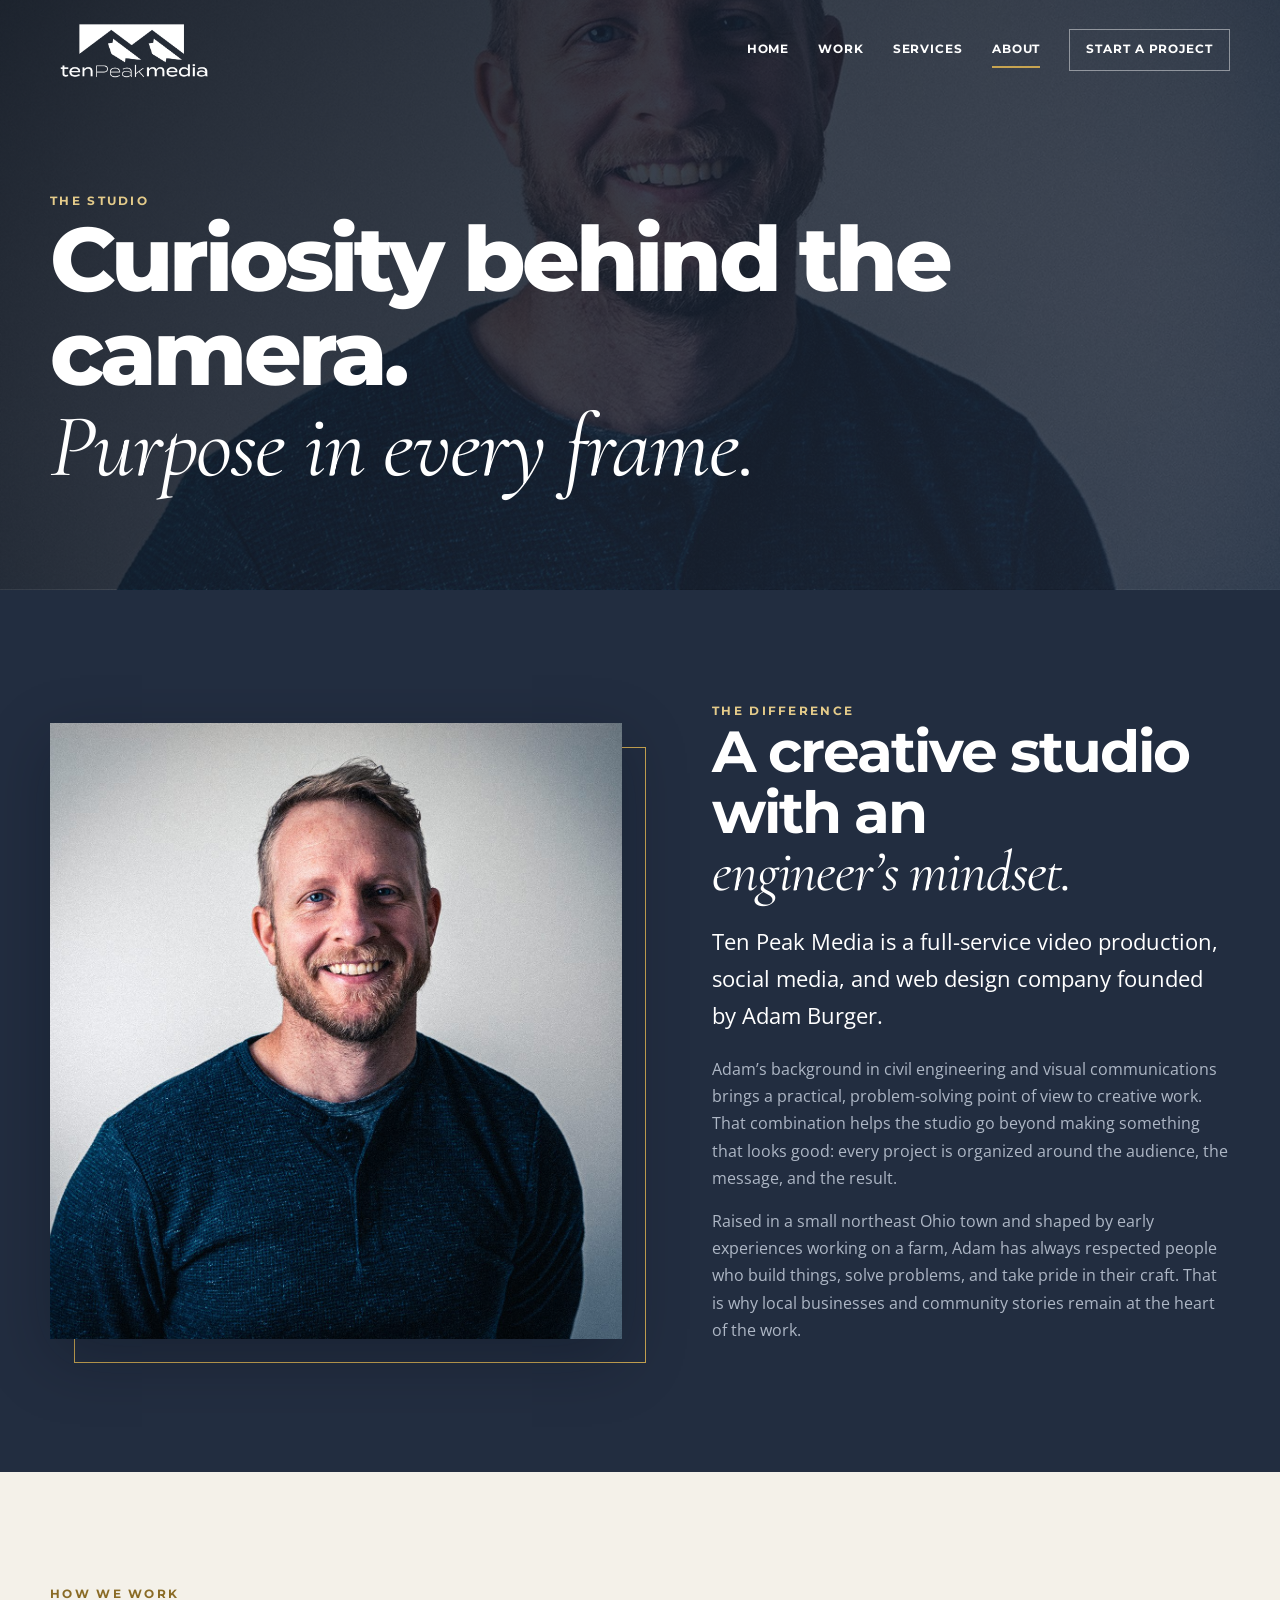
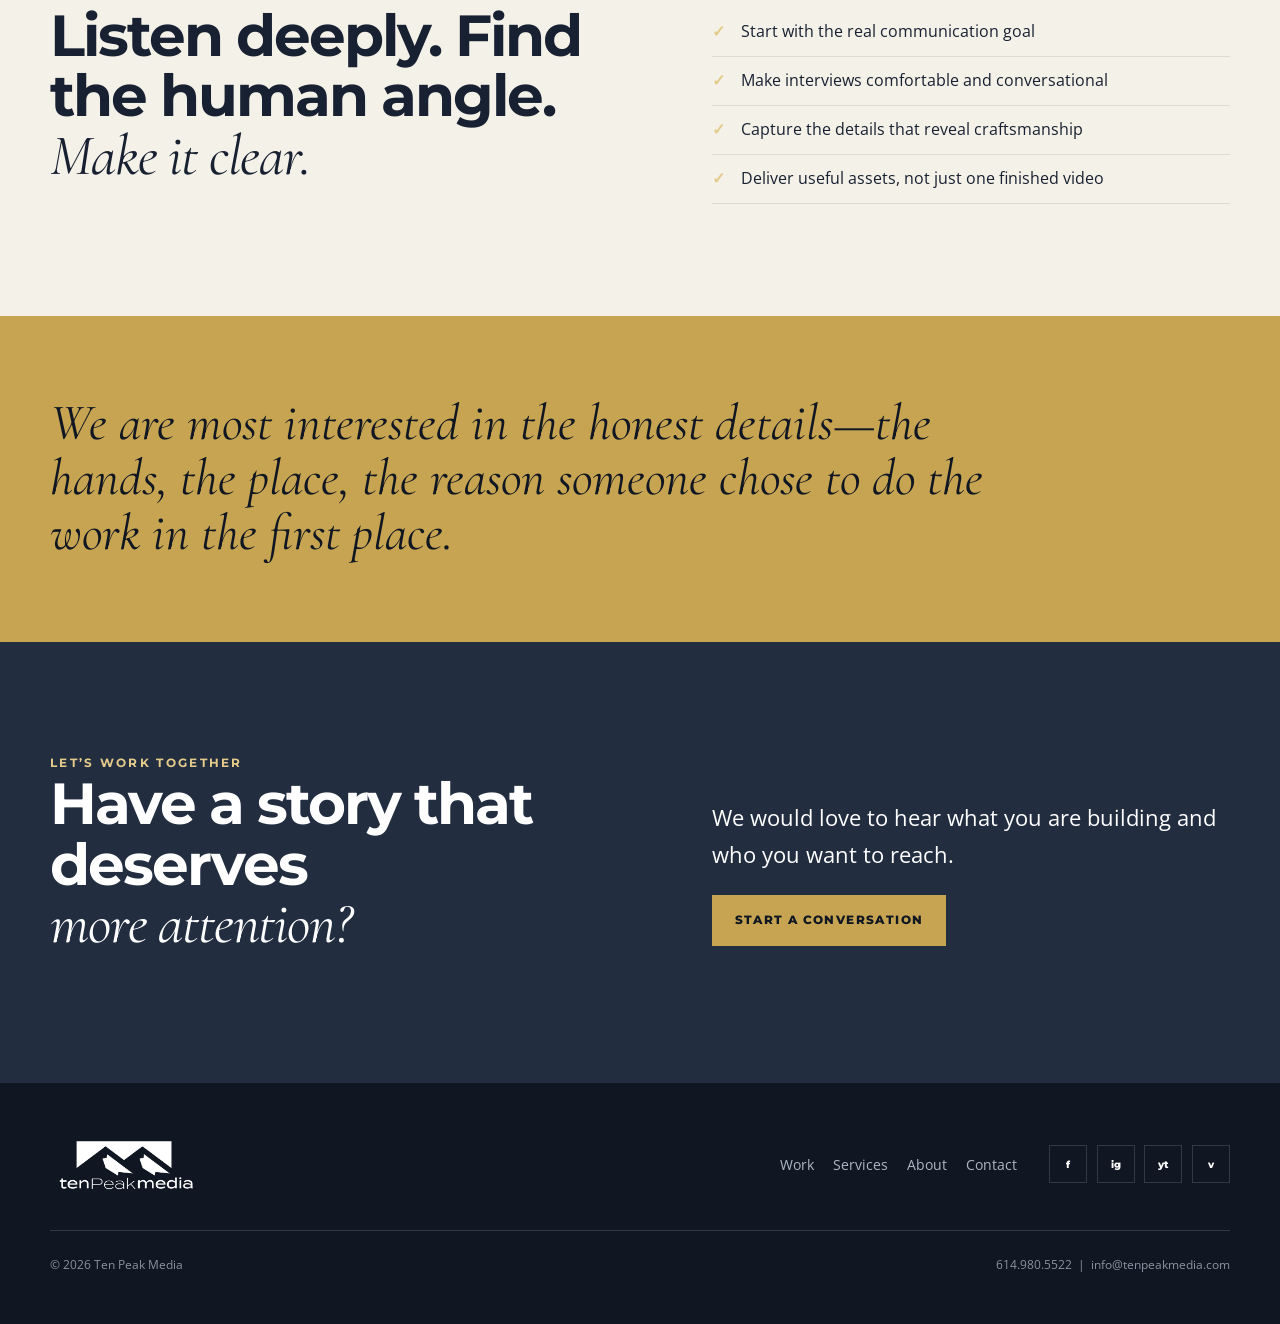
==== about.html @ 84ebcadd "Add files via upload" ====
<!doctype html><html lang="en"><head><meta charset="utf-8"><meta name="viewport" content="width=device-width, initial-scale=1"><meta name="description" content="Meet Ten Peak Media founder Adam Burger and learn about the studio's approach to visual storytelling."><title>About | Ten Peak Media</title><link rel="icon" href="assets/images/favicon.png"><link rel="preconnect" href="https://fonts.googleapis.com"><link rel="preconnect" href="https://fonts.gstatic.com" crossorigin><link href="https://fonts.googleapis.com/css2?family=Cormorant+Garamond:ital,wght@1,500;1,600&family=Montserrat:wght@600;700;800&family=Open+Sans:wght@400;600;700&display=swap" rel="stylesheet"><link rel="stylesheet" href="assets/css/style.css"></head><body><a class="skip-link" href="#main">Skip to content</a>
<header class="site-header"><div class="container header-inner"><a class="brand" href="index.html"><img src="assets/images/logo.png" alt="Ten Peak Media"></a><button class="menu-toggle" type="button" aria-expanded="false" aria-label="Open menu"><span></span><span></span><span></span></button><nav class="nav"><a href="index.html">Home</a><a href="portfolio.html">Work</a><a href="services.html">Services</a><a href="about.html" aria-current="page">About</a><a class="nav-cta" href="contact.html">Start a Project</a></nav></div></header>
<main id="main"><section class="page-hero page-hero--about"><div class="container"><div class="eyebrow">The studio</div><h1>Curiosity behind the camera. <span class="script">Purpose in every frame.</span></h1></div></section>
<section class="section"><div class="container split"><div class="story-image reveal"><img src="assets/images/adam.jpg" alt="Adam Burger, founder of Ten Peak Media"></div><div class="reveal"><div class="eyebrow">The difference</div><h2>A creative studio with an <span class="script">engineer’s mindset.</span></h2><p class="lead">Ten Peak Media is a full-service video production, social media, and web design company founded by Adam Burger.</p><p class="muted">Adam’s background in civil engineering and visual communications brings a practical, problem-solving point of view to creative work. That combination helps the studio go beyond making something that looks good: every project is organized around the audience, the message, and the result.</p><p class="muted">Raised in a small northeast Ohio town and shaped by early experiences working on a farm, Adam has always respected people who build things, solve problems, and take pride in their craft. That is why local businesses and community stories remain at the heart of the work.</p></div></div></section>
<section class="section section--paper"><div class="container intro-grid"><div><div class="eyebrow">How we work</div><h2>Listen deeply. Find the human angle. <span class="script">Make it clear.</span></h2></div><ul class="check-list"><li>Start with the real communication goal</li><li>Make interviews comfortable and conversational</li><li>Capture the details that reveal craftsmanship</li><li>Deliver useful assets, not just one finished video</li></ul></div></section>
<section class="quote-band"><div class="container"><blockquote>We are most interested in the honest details—the hands, the place, the reason someone chose to do the work in the first place.</blockquote></div></section>
<section class="section"><div class="container split"><div><div class="eyebrow">Let’s work together</div><h2>Have a story that deserves <span class="script">more attention?</span></h2></div><div><p class="lead">We would love to hear what you are building and who you want to reach.</p><a class="btn" href="contact.html">Start a Conversation</a></div></div></section></main>
<footer class="site-footer"><div class="container"><div class="footer-top"><img class="footer-brand" src="assets/images/logo.png" alt="Ten Peak Media"><div class="footer-links"><a href="portfolio.html">Work</a><a href="services.html">Services</a><a href="about.html">About</a><a href="contact.html">Contact</a></div><div class="socials"><a href="https://www.facebook.com/TenPeakMedia">f</a><a href="https://www.instagram.com/tenpeakmedia/">ig</a><a href="https://www.youtube.com/channel/UCcM2OhE30b6K9aVcACZ6ZxA/">yt</a><a href="https://vimeo.com/user113154802">v</a></div></div><div class="footer-bottom"><span>© <span data-year></span> Ten Peak Media</span><span>614.980.5522 &nbsp;|&nbsp; info@tenpeakmedia.com</span></div></div></footer><script src="assets/js/app.js"></script></body></html>
---- assets/css/style.css ----
:root {
  --ink: #222d40;
  --ink-2: #182131;
  --ink-3: #101722;
  --paper: #f4f1e9;
  --white: #fff;
  --muted: #aeb7c5;
  --gold: #c7a451;
  --gold-light: #e4cb8a;
  --line: rgba(255,255,255,.15);
  --shadow: 0 20px 60px rgba(4,10,20,.28);
  --serif: "Cormorant Garamond", Georgia, serif;
  --sans: "Montserrat", Arial, sans-serif;
  --body: "Open Sans", Arial, sans-serif;
  --max: 1180px;
}

* { box-sizing: border-box; }
html { scroll-behavior: smooth; }
body {
  margin: 0;
  background: var(--ink);
  color: var(--white);
  font-family: var(--body);
  line-height: 1.7;
  -webkit-font-smoothing: antialiased;
}
img { display: block; max-width: 100%; }
a { color: inherit; }
button, input, select, textarea { font: inherit; }
.skip-link { position: fixed; left: 1rem; top: -5rem; z-index: 200; background: var(--gold); color: var(--ink-3); padding: .7rem 1rem; }
.skip-link:focus { top: 1rem; }
.container { width: min(calc(100% - 2rem), var(--max)); margin-inline: auto; }
.section { padding: 7rem 0; }
.section--tight { padding: 4.5rem 0; }
.section--paper { background: var(--paper); color: var(--ink-2); }
.section--dark { background: var(--ink-2); }
.eyebrow { color: var(--gold-light); font-family: var(--sans); font-size: .72rem; font-weight: 700; letter-spacing: .2em; text-transform: uppercase; }
.section--paper .eyebrow { color: #8a6b25; }
h1, h2, h3 { margin: 0 0 1rem; font-family: var(--sans); line-height: 1.05; }
h1 { font-size: clamp(2.8rem, 7vw, 6.8rem); font-weight: 800; letter-spacing: -.045em; }
h2 { font-size: clamp(2rem, 4.5vw, 4rem); letter-spacing: -.035em; }
h3 { font-size: 1.25rem; }
.script { display: block; font-family: var(--serif); font-style: italic; font-weight: 400; letter-spacing: -.02em; }
.lead { font-size: clamp(1.05rem, 1.7vw, 1.35rem); max-width: 780px; }
.muted { color: var(--muted); }
.btn { display: inline-flex; align-items: center; justify-content: center; min-height: 48px; padding: .9rem 1.35rem; border: 1px solid var(--gold); background: var(--gold); color: var(--ink-3); font-family: var(--sans); font-size: .72rem; font-weight: 800; letter-spacing: .12em; text-decoration: none; text-transform: uppercase; transition: .2s ease; cursor: pointer; }
.btn:hover, .btn:focus-visible { background: var(--gold-light); border-color: var(--gold-light); transform: translateY(-2px); }
.btn--ghost { background: transparent; color: var(--white); border-color: rgba(255,255,255,.5); }
.btn--ghost:hover, .btn--ghost:focus-visible { background: var(--white); border-color: var(--white); color: var(--ink-3); }
.btn-row { display: flex; flex-wrap: wrap; gap: .75rem; margin-top: 2rem; }

.site-header { position: absolute; inset: 0 0 auto; z-index: 30; padding: 1rem 0; transition: .25s ease; }
.site-header.is-scrolled { position: fixed; background: rgba(16,23,34,.94); box-shadow: 0 8px 30px rgba(0,0,0,.25); backdrop-filter: blur(16px); }
.header-inner { display: flex; align-items: center; justify-content: space-between; min-height: 68px; }
.brand { display: inline-flex; align-items: center; width: 160px; height: 62px; overflow: hidden; }
.brand img { width: 100%; filter: brightness(0) invert(1); }
.nav { display: flex; align-items: center; gap: 1.8rem; }
.nav a { position: relative; font-family: var(--sans); font-size: .72rem; font-weight: 700; letter-spacing: .08em; text-decoration: none; text-transform: uppercase; }
.nav a::after { content: ""; position: absolute; left: 0; right: 100%; bottom: -.5rem; height: 2px; background: var(--gold); transition: right .2s ease; }
.nav a:hover::after, .nav a[aria-current="page"]::after { right: 0; }
.nav .nav-cta { padding: .65rem 1rem; border: 1px solid rgba(255,255,255,.45); }
.nav .nav-cta::after { display: none; }
.menu-toggle { display: none; border: 0; background: transparent; color: var(--white); width: 46px; height: 46px; padding: 10px; }
.menu-toggle span { display: block; height: 2px; background: currentColor; margin: 6px 0; }

.hero { position: relative; min-height: 94svh; display: grid; align-items: center; overflow: hidden; background: var(--ink-3); }
.hero::before { content: ""; position: absolute; inset: 0; background-position: center; background-size: cover; background-repeat: no-repeat; transform: scale(1.02); }
.hero--home::before,
.hero--error::before { background-image: linear-gradient(90deg, rgba(9,15,24,.88) 0%, rgba(9,15,24,.5) 53%, rgba(9,15,24,.15)), linear-gradient(0deg, rgba(9,15,24,.52), transparent 55%), url("../images/hero.jpg"); }
.hero::after { content: ""; position: absolute; inset: auto 0 0; height: 28%; background: linear-gradient(transparent, var(--ink)); }
.hero-content { position: relative; z-index: 2; padding: 10rem 0 7rem; }
.hero h1 { max-width: 900px; }
.hero h1 .script { font-size: .82em; color: #f3f0e8; margin-left: 1.1em; }
.hero p { max-width: 680px; font-size: 1.1rem; color: #e7ebf1; }
.scroll-cue { position: absolute; z-index: 3; bottom: 1.8rem; left: 50%; transform: translateX(-50%); font-family: var(--sans); font-size: .62rem; letter-spacing: .2em; text-decoration: none; text-transform: uppercase; }
.scroll-cue::after { content: "↓"; display: block; text-align: center; font-size: 1.4rem; animation: bob 1.5s infinite; }
@keyframes bob { 50% { transform: translateY(5px); } }

.page-hero { position: relative; padding: 12rem 0 5rem; background-position: center; background-size: cover; background-repeat: no-repeat; }
.page-hero--portfolio { background-image: linear-gradient(125deg, rgba(15,22,33,.92), rgba(34,45,64,.76)), url("../images/eac-august.jpg"); }
.page-hero--services { background-image: linear-gradient(125deg, rgba(15,22,33,.92), rgba(34,45,64,.76)), url("../images/hesslers.jpg"); }
.page-hero--about { background-image: linear-gradient(125deg, rgba(15,22,33,.92), rgba(34,45,64,.76)), url("../images/adam.jpg"); }
.page-hero--contact { background-image: linear-gradient(125deg, rgba(15,22,33,.92), rgba(34,45,64,.76)), url("../images/hero.jpg"); }
.page-hero--contractors { background-image: linear-gradient(125deg, rgba(15,22,33,.92), rgba(34,45,64,.76)), url("../images/macleod-driveway.jpg"); }
.page-hero--contractors { min-height: 82svh; display: grid; align-items: center; background-position: center; }
.page-hero p { max-width: 720px; font-size: 1.15rem; }
.back-link { display: inline-flex; gap: .55rem; align-items: center; margin-bottom: 2rem; color: var(--gold-light); font-family: var(--sans); font-size: .72rem; font-weight: 700; letter-spacing: .12em; text-decoration: none; text-transform: uppercase; }

.intro-grid, .split { display: grid; grid-template-columns: 1.05fr .95fr; gap: clamp(2.5rem, 7vw, 7rem); align-items: center; }
.intro-grid h2 { max-width: 680px; }
.stats { display: grid; grid-template-columns: repeat(3, 1fr); border: 1px solid var(--line); }
.stat { padding: 1.5rem; border-right: 1px solid var(--line); }
.stat:last-child { border: 0; }
.stat strong { display: block; color: var(--gold-light); font-family: var(--sans); font-size: 1.7rem; }
.stat span { color: var(--muted); font-size: .8rem; }

.work-grid { display: grid; grid-template-columns: repeat(12, 1fr); gap: 1rem; margin-top: 3rem; }
.work-card { position: relative; grid-column: span 4; min-height: 310px; overflow: hidden; border: 0; background: #111; color: var(--white); text-align: left; cursor: pointer; box-shadow: var(--shadow); }
.work-card--wide { grid-column: span 8; }
.work-card img { width: 100%; height: 100%; object-fit: cover; transition: transform .6s ease, filter .35s ease; }
.work-card::after { content: ""; position: absolute; inset: 0; background: linear-gradient(transparent 35%, rgba(8,13,22,.93)); }
.work-card:hover img { transform: scale(1.045); filter: saturate(1.12); }
.work-meta { position: absolute; z-index: 2; inset: auto 1.35rem 1.2rem; }
.work-meta small { display: block; color: var(--gold-light); font-family: var(--sans); font-size: .65rem; letter-spacing: .16em; text-transform: uppercase; }
.work-meta strong { display: block; margin-top: .3rem; font-family: var(--sans); font-size: 1.25rem; }
.play { position: absolute; z-index: 3; top: 1.2rem; right: 1.2rem; width: 46px; height: 46px; display: grid; place-items: center; border: 1px solid rgba(255,255,255,.65); border-radius: 50%; background: rgba(15,22,33,.28); backdrop-filter: blur(6px); }
.play::before { content: ""; margin-left: 3px; border-width: 7px 0 7px 11px; border-style: solid; border-color: transparent transparent transparent white; }

.service-grid { display: grid; grid-template-columns: repeat(3, 1fr); gap: 1rem; margin-top: 3rem; }
.service-card { padding: 2rem; border-top: 3px solid var(--gold); background: rgba(255,255,255,.05); }
.service-card .number { color: var(--gold-light); font-family: var(--serif); font-size: 2rem; font-style: italic; }
.service-card p { color: var(--muted); }
.section--paper .service-card { background: white; box-shadow: 0 12px 35px rgba(16,23,34,.08); }
.section--paper .service-card p { color: #5c6470; }

.quote-band { padding: 5rem 0; background: var(--gold); color: var(--ink-3); }
.quote-band blockquote { margin: 0; max-width: 980px; font-family: var(--serif); font-size: clamp(2rem, 4vw, 4rem); font-style: italic; line-height: 1.08; }

.story-image { position: relative; }
.story-image::before { content: ""; position: absolute; inset: 1.5rem -1.5rem -1.5rem 1.5rem; border: 1px solid var(--gold); }
.story-image img { position: relative; width: 100%; aspect-ratio: 4/4.3; object-fit: cover; box-shadow: var(--shadow); }
.check-list { list-style: none; padding: 0; margin: 1.5rem 0 0; }
.check-list li { position: relative; padding: .65rem 0 .65rem 1.8rem; border-bottom: 1px solid rgba(255,255,255,.1); }
.check-list li::before { content: "✓"; position: absolute; left: 0; color: var(--gold-light); font-weight: 800; }
.section--paper .check-list li { border-color: rgba(16,23,34,.1); }

.case-study { display: grid; grid-template-columns: 1fr 1fr; background: var(--ink-3); box-shadow: var(--shadow); }
.case-study-media img { width: 100%; height: 100%; min-height: 510px; object-fit: cover; }
.case-study-copy { padding: clamp(2rem, 5vw, 5rem); align-self: center; }
.case-study-copy p { color: var(--muted); }
.case-study-tags { display: flex; flex-wrap: wrap; gap: .5rem; margin: 1.5rem 0; }
.tag { padding: .35rem .65rem; border: 1px solid rgba(255,255,255,.2); color: var(--gold-light); font-family: var(--sans); font-size: .62rem; letter-spacing: .1em; text-transform: uppercase; }

.featured-proof { display: grid; grid-template-columns: 1.2fr .8fr; gap: clamp(2rem, 5vw, 5rem); align-items: center; }
.featured-proof .work-card { grid-column: auto; width: 100%; min-height: 460px; }
.featured-proof-copy p { color: var(--muted); }
.partnership-grid { display: grid; grid-template-columns: repeat(3, 1fr); gap: 1rem; margin-top: 3rem; }
.partnership-card { position: relative; padding: 2.25rem 2rem; border: 1px solid rgba(255,255,255,.16); background: rgba(255,255,255,.045); }
.partnership-card::before { content: attr(data-number); display: block; margin-bottom: 1.5rem; color: var(--gold-light); font-family: var(--serif); font-size: 2rem; font-style: italic; }
.partnership-card p { color: var(--muted); }
.partnership-card--featured { border-color: var(--gold); background: rgba(199,164,81,.09); }
.partnership-note { max-width: 820px; margin-top: 2rem; color: var(--muted); }

.process { display: grid; grid-template-columns: repeat(4, 1fr); margin-top: 3rem; counter-reset: step; }
.process article { position: relative; padding: 2rem; border: 1px solid rgba(16,23,34,.14); border-right: 0; counter-increment: step; }
.process article:last-child { border-right: 1px solid rgba(16,23,34,.14); }
.process article::before { content: "0" counter(step); display: block; margin-bottom: 2rem; color: #8a6b25; font-family: var(--serif); font-size: 2rem; font-style: italic; }

.form-grid { display: grid; grid-template-columns: 1fr 1fr; gap: 1rem; }
.field { display: grid; gap: .4rem; }
.field--full { grid-column: 1 / -1; }
.field label { font-family: var(--sans); font-size: .7rem; font-weight: 700; letter-spacing: .1em; text-transform: uppercase; }
.field input, .field select, .field textarea { width: 100%; border: 1px solid rgba(255,255,255,.18); border-radius: 0; background: rgba(255,255,255,.07); color: white; padding: .9rem 1rem; outline: none; }
.field select option { color: var(--ink-3); }
.field input:focus, .field select:focus, .field textarea:focus { border-color: var(--gold); box-shadow: 0 0 0 2px rgba(199,164,81,.15); }
.field textarea { min-height: 150px; resize: vertical; }
.form-note { margin-top: 1rem; color: var(--muted); font-size: .8rem; }

.site-footer { padding: 3rem 0; background: var(--ink-3); }
.footer-top { display: grid; grid-template-columns: 1fr auto auto; gap: 2rem; align-items: center; padding-bottom: 2rem; border-bottom: 1px solid var(--line); }
.footer-brand { width: 145px; filter: brightness(0) invert(1); }
.footer-links { display: flex; flex-wrap: wrap; gap: 1.2rem; }
.footer-links a { color: var(--muted); font-size: .85rem; text-decoration: none; }
.footer-links a:hover { color: white; }
.socials { display: flex; gap: .6rem; }
.socials a { width: 38px; height: 38px; display: grid; place-items: center; border: 1px solid var(--line); text-decoration: none; font-family: var(--sans); font-size: .65rem; font-weight: 800; }
.footer-bottom { display: flex; justify-content: space-between; gap: 1rem; margin-top: 1.5rem; color: #8993a1; font-size: .75rem; }

.lightbox { position: fixed; inset: 0; z-index: 100; display: none; place-items: center; padding: 2rem; background: rgba(5,8,14,.94); }
.lightbox.is-open { display: grid; }
.lightbox-inner { width: min(1100px, 100%); }
.lightbox-frame { position: relative; aspect-ratio: 16/9; background: #000; }
.lightbox-frame iframe { position: absolute; inset: 0; width: 100%; height: 100%; border: 0; }
.lightbox-close { float: right; margin-bottom: .7rem; border: 0; background: transparent; color: white; font-size: 2rem; cursor: pointer; }
.lightbox-title { margin-top: .8rem; font-family: var(--sans); font-weight: 700; }
.reveal { opacity: 0; transform: translateY(22px); transition: opacity .7s ease, transform .7s ease; }
.reveal.is-visible { opacity: 1; transform: none; }

@media (max-width: 900px) {
  .menu-toggle { display: block; }
  .nav { position: fixed; inset: 0; z-index: -1; display: grid; place-content: center; gap: 1.4rem; background: rgba(16,23,34,.98); opacity: 0; visibility: hidden; transition: .2s ease; }
  .nav.is-open { z-index: 20; opacity: 1; visibility: visible; }
  .nav a { font-size: 1.25rem; text-align: center; }
  .menu-toggle { position: relative; z-index: 21; }
  .intro-grid, .split { grid-template-columns: 1fr; }
  .work-card, .work-card--wide { grid-column: span 6; }
  .service-grid { grid-template-columns: 1fr 1fr; }
  .process { grid-template-columns: 1fr 1fr; }
  .process article:nth-child(2) { border-right: 1px solid rgba(16,23,34,.14); }
  .case-study { grid-template-columns: 1fr; }
  .case-study-media img { min-height: 360px; max-height: 550px; }
  .featured-proof { grid-template-columns: 1fr; }
  .featured-proof .work-card { min-height: 380px; }
  .partnership-grid { grid-template-columns: 1fr; }
  .footer-top { grid-template-columns: 1fr; }
}

@media (max-width: 620px) {
  .section { padding: 5rem 0; }
  .hero h1 .script { margin-left: 0; }
  .stats, .service-grid, .process, .form-grid { grid-template-columns: 1fr; }
  .stat { border-right: 0; border-bottom: 1px solid var(--line); }
  .stat:last-child { border-bottom: 0; }
  .work-card, .work-card--wide { grid-column: 1 / -1; min-height: 270px; }
  .process article, .process article:nth-child(2) { border-right: 1px solid rgba(16,23,34,.14); border-bottom: 0; }
  .process article:last-child { border-bottom: 1px solid rgba(16,23,34,.14); }
  .field--full { grid-column: auto; }
  .footer-bottom { flex-direction: column; }
  .lightbox { padding: 1rem; }
}

@media (prefers-reduced-motion: reduce) {
  *, *::before, *::after { scroll-behavior: auto !important; animation: none !important; transition: none !important; }
  .reveal { opacity: 1; transform: none; }
}
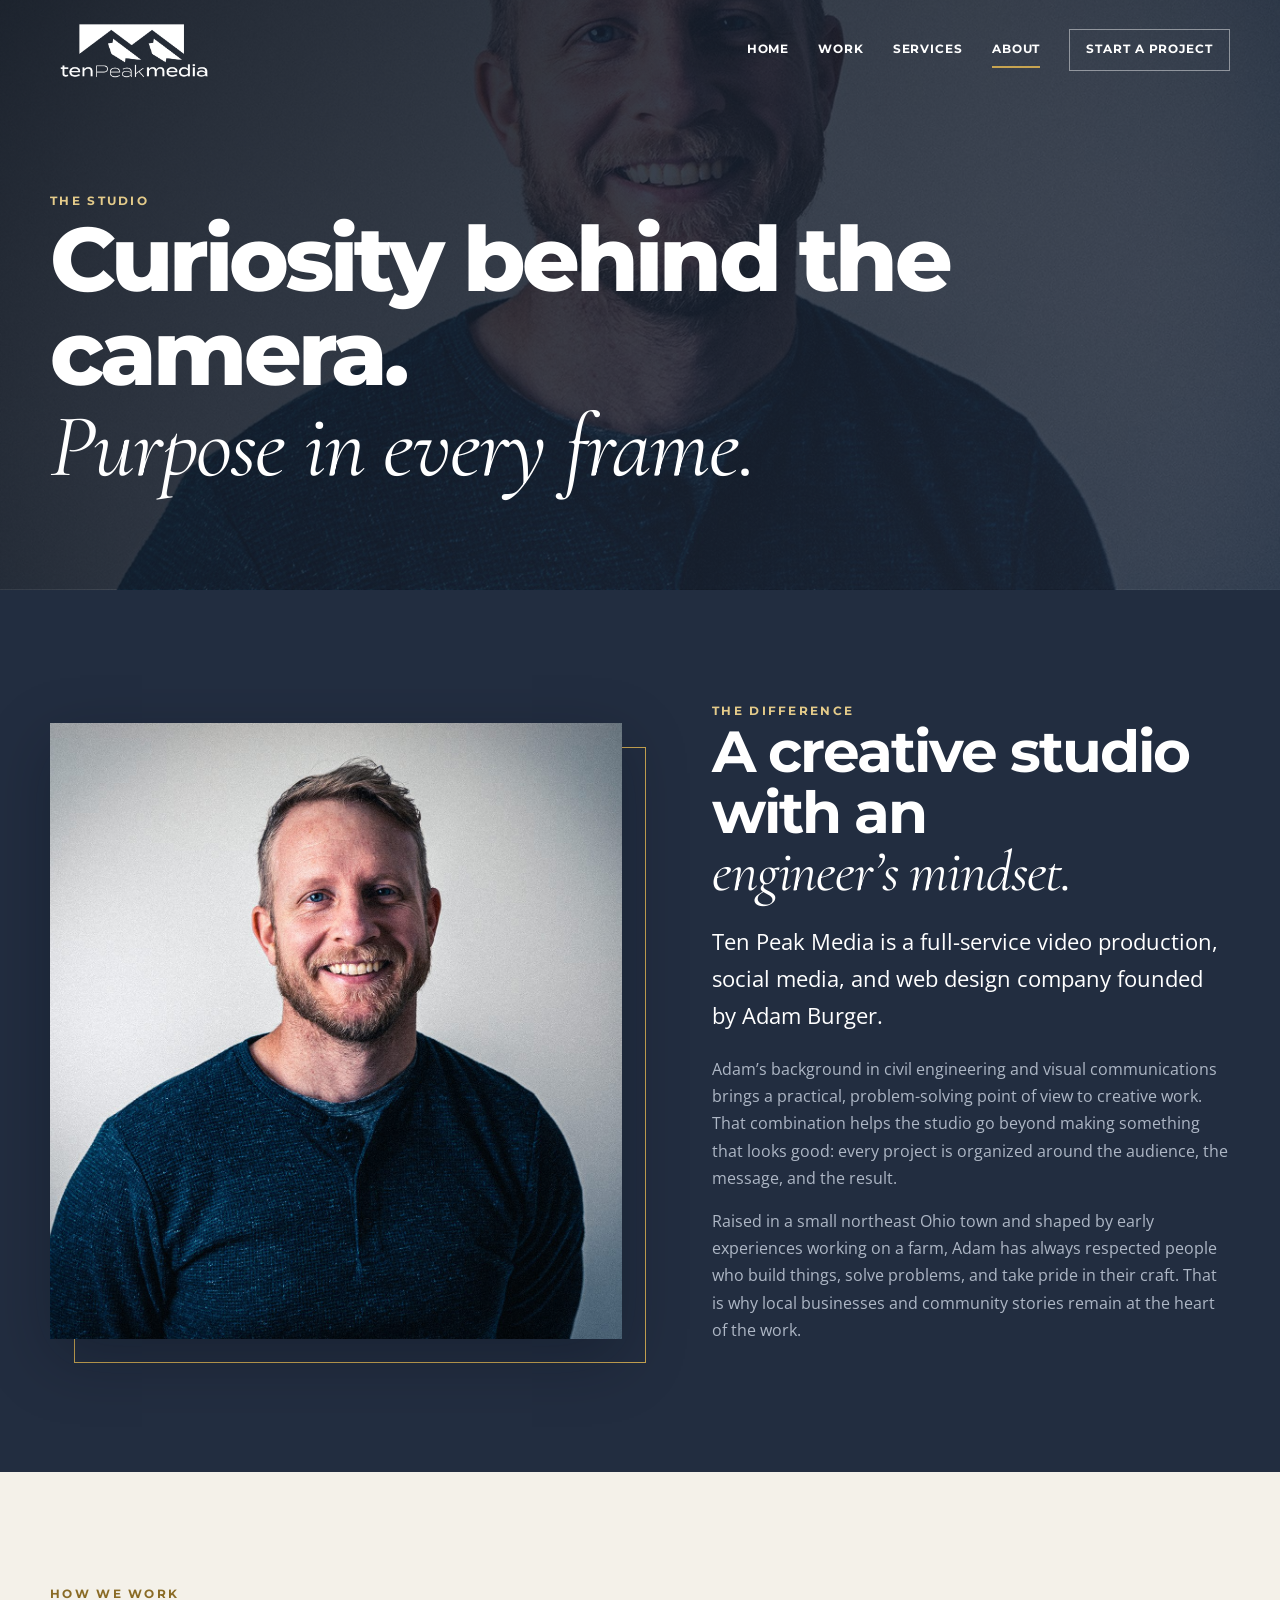
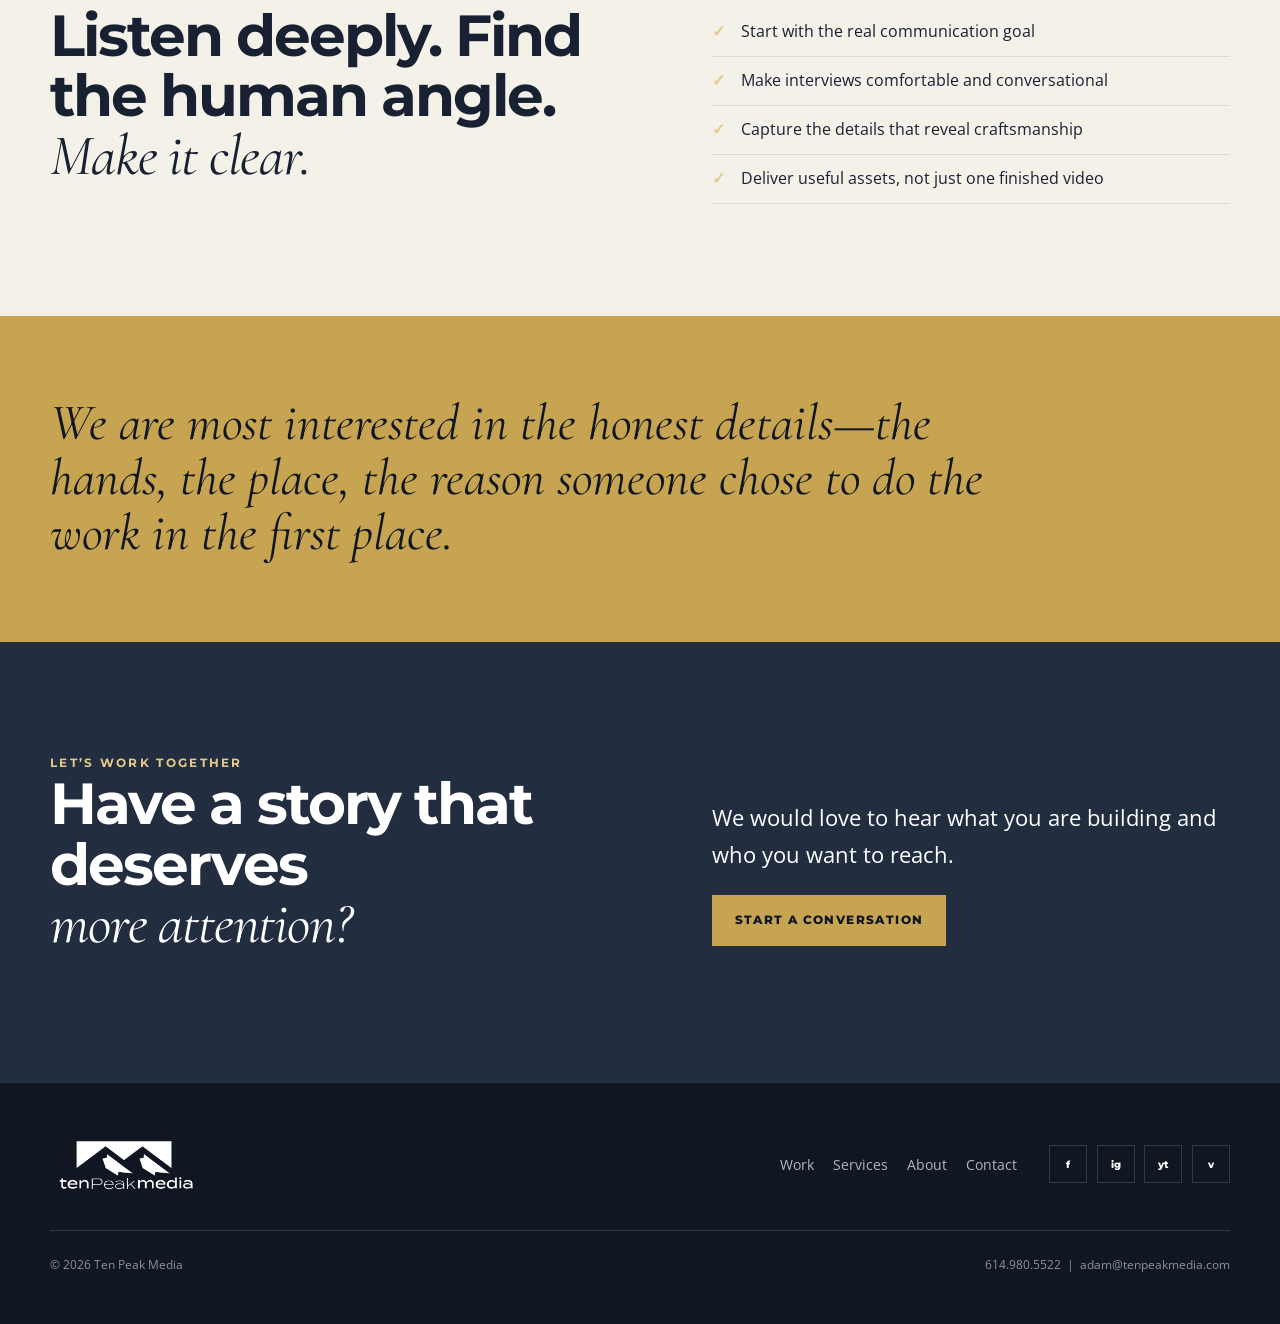
==== commit dea41e61: "Add files via upload" ====
--- a/about.html
+++ b/about.html
@@ -5,4 +5,4 @@
 <section class="section section--paper"><div class="container intro-grid"><div><div class="eyebrow">How we work</div><h2>Listen deeply. Find the human angle. <span class="script">Make it clear.</span></h2></div><ul class="check-list"><li>Start with the real communication goal</li><li>Make interviews comfortable and conversational</li><li>Capture the details that reveal craftsmanship</li><li>Deliver useful assets, not just one finished video</li></ul></div></section>
 <section class="quote-band"><div class="container"><blockquote>We are most interested in the honest details—the hands, the place, the reason someone chose to do the work in the first place.</blockquote></div></section>
 <section class="section"><div class="container split"><div><div class="eyebrow">Let’s work together</div><h2>Have a story that deserves <span class="script">more attention?</span></h2></div><div><p class="lead">We would love to hear what you are building and who you want to reach.</p><a class="btn" href="contact.html">Start a Conversation</a></div></div></section></main>
-<footer class="site-footer"><div class="container"><div class="footer-top"><img class="footer-brand" src="assets/images/logo.png" alt="Ten Peak Media"><div class="footer-links"><a href="portfolio.html">Work</a><a href="services.html">Services</a><a href="about.html">About</a><a href="contact.html">Contact</a></div><div class="socials"><a href="https://www.facebook.com/TenPeakMedia">f</a><a href="https://www.instagram.com/tenpeakmedia/">ig</a><a href="https://www.youtube.com/channel/UCcM2OhE30b6K9aVcACZ6ZxA/">yt</a><a href="https://vimeo.com/user113154802">v</a></div></div><div class="footer-bottom"><span>© <span data-year></span> Ten Peak Media</span><span>614.980.5522 &nbsp;|&nbsp; info@tenpeakmedia.com</span></div></div></footer><script src="assets/js/app.js"></script></body></html>
+<footer class="site-footer"><div class="container"><div class="footer-top"><img class="footer-brand" src="assets/images/logo.png" alt="Ten Peak Media"><div class="footer-links"><a href="portfolio.html">Work</a><a href="services.html">Services</a><a href="about.html">About</a><a href="contact.html">Contact</a></div><div class="socials"><a href="https://www.facebook.com/TenPeakMedia">f</a><a href="https://www.instagram.com/tenpeakmedia/">ig</a><a href="https://www.youtube.com/channel/UCcM2OhE30b6K9aVcACZ6ZxA/">yt</a><a href="https://vimeo.com/user113154802">v</a></div></div><div class="footer-bottom"><span>© <span data-year></span> Ten Peak Media</span><span>614.980.5522 &nbsp;|&nbsp; adam@tenpeakmedia.com</span></div></div></footer><script src="assets/js/app.js"></script></body></html>
